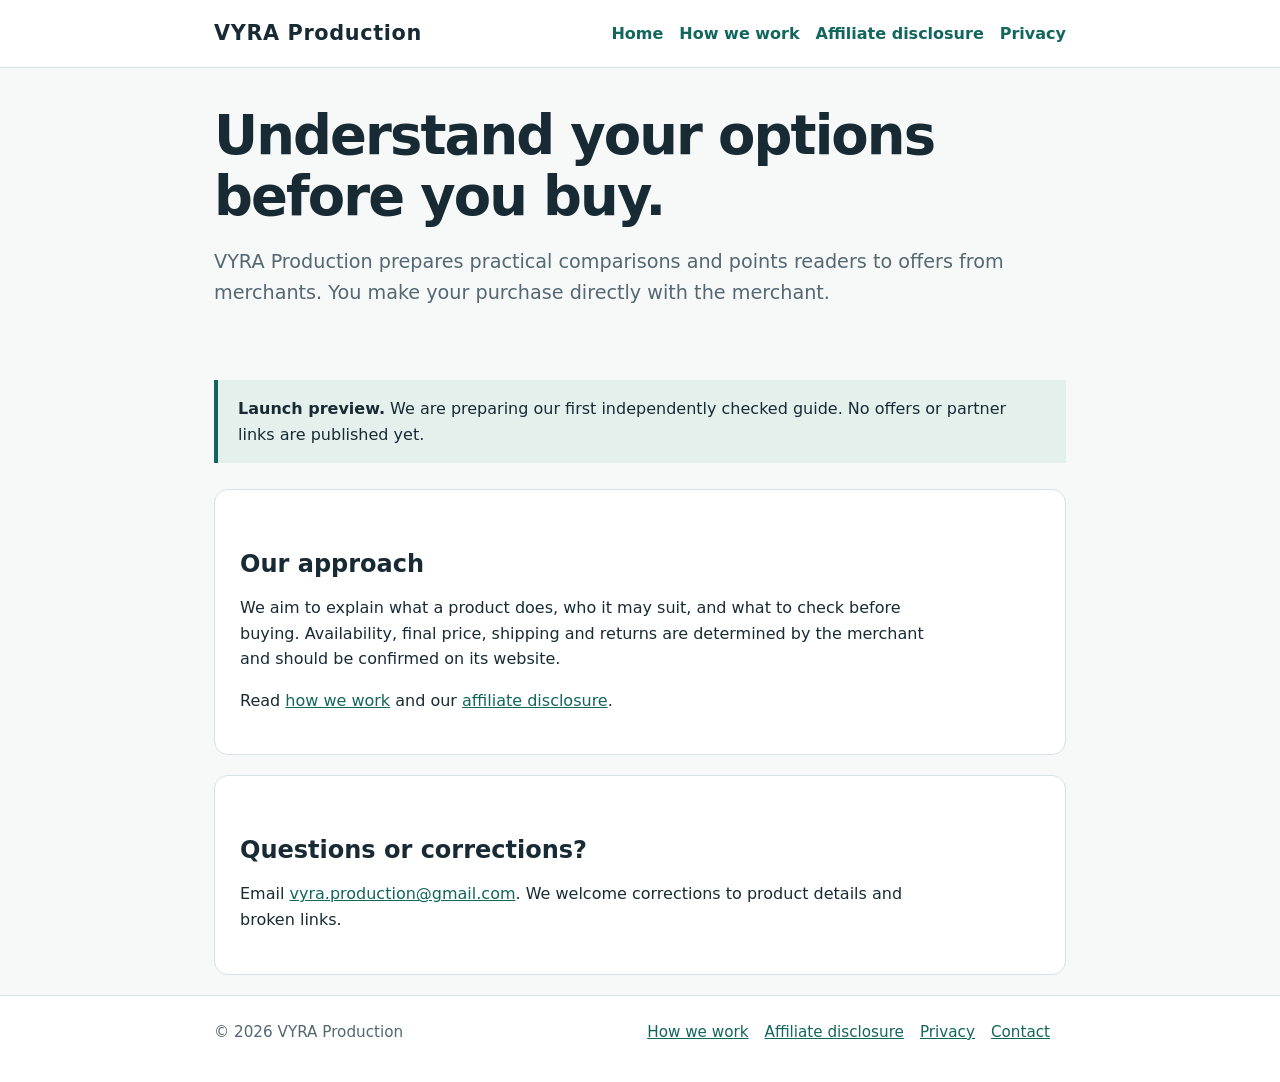
==== docs/index.html @ c7ca3e24 "Add VYRA Production site preview" ====
<!doctype html>
<html lang="en"><head><meta charset="utf-8"><meta name="viewport" content="width=device-width, initial-scale=1"><meta name="robots" content="noindex,nofollow"><title>VYRA Production — Understand your options</title><meta name="description" content="Independent guides for comparing products and finding offers from verified merchants."><link rel="stylesheet" href="style.css"></head>
<body><header class="top"><div class="wrap"><a class="brand" href="./">VYRA Production</a><nav aria-label="Main navigation"><a href="./">Home</a><a href="about.html">How we work</a><a href="disclosure.html">Affiliate disclosure</a><a href="privacy.html">Privacy</a></nav></div></header>
<main class="wrap"><section class="hero"><h1>Understand your options before you buy.</h1><p class="lead">VYRA Production prepares practical comparisons and points readers to offers from merchants. You make your purchase directly with the merchant.</p></section><div class="notice"><strong>Launch preview.</strong> We are preparing our first independently checked guide. No offers or partner links are published yet.</div><section class="card"><h2>Our approach</h2><p>We aim to explain what a product does, who it may suit, and what to check before buying. Availability, final price, shipping and returns are determined by the merchant and should be confirmed on its website.</p><p>Read <a href="about.html">how we work</a> and our <a href="disclosure.html">affiliate disclosure</a>.</p></section><section class="card"><h2>Questions or corrections?</h2><p>Email <a href="mailto:vyra.production@gmail.com">vyra.production@gmail.com</a>. We welcome corrections to product details and broken links.</p></section></main>
<footer><div class="wrap"><span>© 2026 VYRA Production</span><div><a href="about.html">How we work</a><a href="disclosure.html">Affiliate disclosure</a><a href="privacy.html">Privacy</a><a href="mailto:vyra.production@gmail.com">Contact</a></div></div></footer></body></html>
---- docs/style.css ----
:root{color-scheme:light;--ink:#182b35;--muted:#546772;--line:#d8e1e4;--bg:#f6f9f8;--accent:#12665e;--card:#fff}*{box-sizing:border-box}html{font-family:system-ui,-apple-system,Segoe UI,sans-serif;line-height:1.6}body{margin:0;color:var(--ink);background:var(--bg)}a{color:var(--accent)}a:focus-visible{outline:3px solid var(--accent);outline-offset:3px}.wrap{max-width:900px;margin:auto;padding:0 24px}.top{background:var(--card);border-bottom:1px solid var(--line)}.top .wrap{display:flex;align-items:center;justify-content:space-between;gap:18px;padding-top:17px;padding-bottom:17px;flex-wrap:wrap}.brand{font-weight:800;font-size:1.3rem;letter-spacing:.03em;text-decoration:none;color:var(--ink)}nav{display:flex;gap:16px;flex-wrap:wrap}nav a{text-decoration:none;font-weight:600}nav a:hover{text-decoration:underline}main{min-height:68vh;padding:48px 0 70px}.hero{padding:38px 0 26px}h1{font-size:clamp(2rem,5vw,3.4rem);line-height:1.12;margin:0 0 18px;letter-spacing:-.035em}h2{line-height:1.25;margin:34px 0 12px}p{max-width:70ch}.lead{font-size:1.2rem;color:var(--muted)}.notice{background:#e4f0ec;border-left:4px solid var(--accent);padding:16px 20px;margin:26px 0}.card{background:var(--card);border:1px solid var(--line);border-radius:14px;padding:25px;margin:20px 0}.small,footer{color:var(--muted);font-size:.95rem}footer{background:var(--card);border-top:1px solid var(--line);padding:24px 0 38px}footer .wrap{display:flex;justify-content:space-between;gap:16px;flex-wrap:wrap}footer a{margin-right:16px}
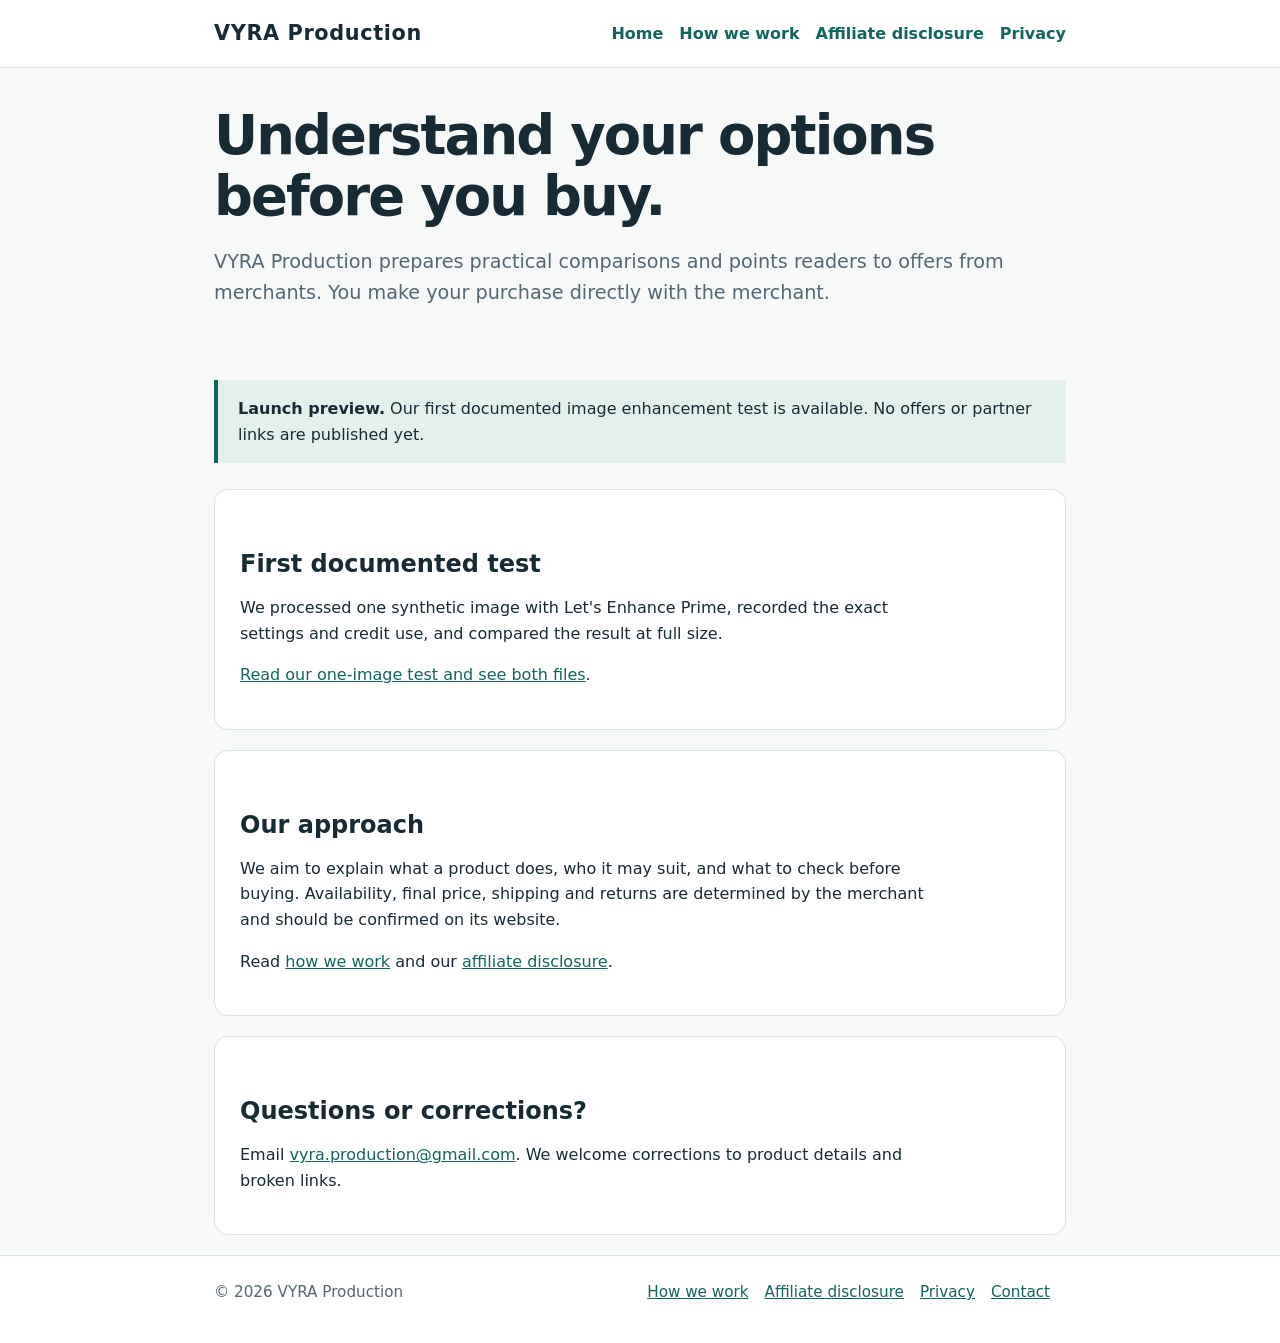
==== commit 5b6d51fc: "Add documented image enhancement test preview" ====
--- a/docs/index.html
+++ b/docs/index.html
@@ -1,5 +1,5 @@
 <!doctype html>
 <html lang="en"><head><meta charset="utf-8"><meta name="viewport" content="width=device-width, initial-scale=1"><meta name="robots" content="noindex,nofollow"><title>VYRA Production — Understand your options</title><meta name="description" content="Independent guides for comparing products and finding offers from verified merchants."><link rel="stylesheet" href="style.css"></head>
-<body><header class="top"><div class="wrap"><a class="brand" href="./">VYRA Production</a><nav aria-label="Main navigation"><a href="./">Home</a><a href="about.html">How we work</a><a href="disclosure.html">Affiliate disclosure</a><a href="privacy.html">Privacy</a></nav></div></header>
-<main class="wrap"><section class="hero"><h1>Understand your options before you buy.</h1><p class="lead">VYRA Production prepares practical comparisons and points readers to offers from merchants. You make your purchase directly with the merchant.</p></section><div class="notice"><strong>Launch preview.</strong> We are preparing our first independently checked guide. No offers or partner links are published yet.</div><section class="card"><h2>Our approach</h2><p>We aim to explain what a product does, who it may suit, and what to check before buying. Availability, final price, shipping and returns are determined by the merchant and should be confirmed on its website.</p><p>Read <a href="about.html">how we work</a> and our <a href="disclosure.html">affiliate disclosure</a>.</p></section><section class="card"><h2>Questions or corrections?</h2><p>Email <a href="mailto:vyra.production@gmail.com">vyra.production@gmail.com</a>. We welcome corrections to product details and broken links.</p></section></main>
+<body><header class="top"><div class="wrap"><a class="brand" href="index.html">VYRA Production</a><nav aria-label="Main navigation"><a href="index.html">Home</a><a href="about.html">How we work</a><a href="disclosure.html">Affiliate disclosure</a><a href="privacy.html">Privacy</a></nav></div></header>
+<main class="wrap"><section class="hero"><h1>Understand your options before you buy.</h1><p class="lead">VYRA Production prepares practical comparisons and points readers to offers from merchants. You make your purchase directly with the merchant.</p></section><div class="notice"><strong>Launch preview.</strong> Our first documented image enhancement test is available. No offers or partner links are published yet.</div><section class="card"><h2>First documented test</h2><p>We processed one synthetic image with Let's Enhance Prime, recorded the exact settings and credit use, and compared the result at full size.</p><p><a href="letsenhance-prime-first-test.html">Read our one-image test and see both files</a>.</p></section><section class="card"><h2>Our approach</h2><p>We aim to explain what a product does, who it may suit, and what to check before buying. Availability, final price, shipping and returns are determined by the merchant and should be confirmed on its website.</p><p>Read <a href="about.html">how we work</a> and our <a href="disclosure.html">affiliate disclosure</a>.</p></section><section class="card"><h2>Questions or corrections?</h2><p>Email <a href="mailto:vyra.production@gmail.com">vyra.production@gmail.com</a>. We welcome corrections to product details and broken links.</p></section></main>
 <footer><div class="wrap"><span>© 2026 VYRA Production</span><div><a href="about.html">How we work</a><a href="disclosure.html">Affiliate disclosure</a><a href="privacy.html">Privacy</a><a href="mailto:vyra.production@gmail.com">Contact</a></div></div></footer></body></html>
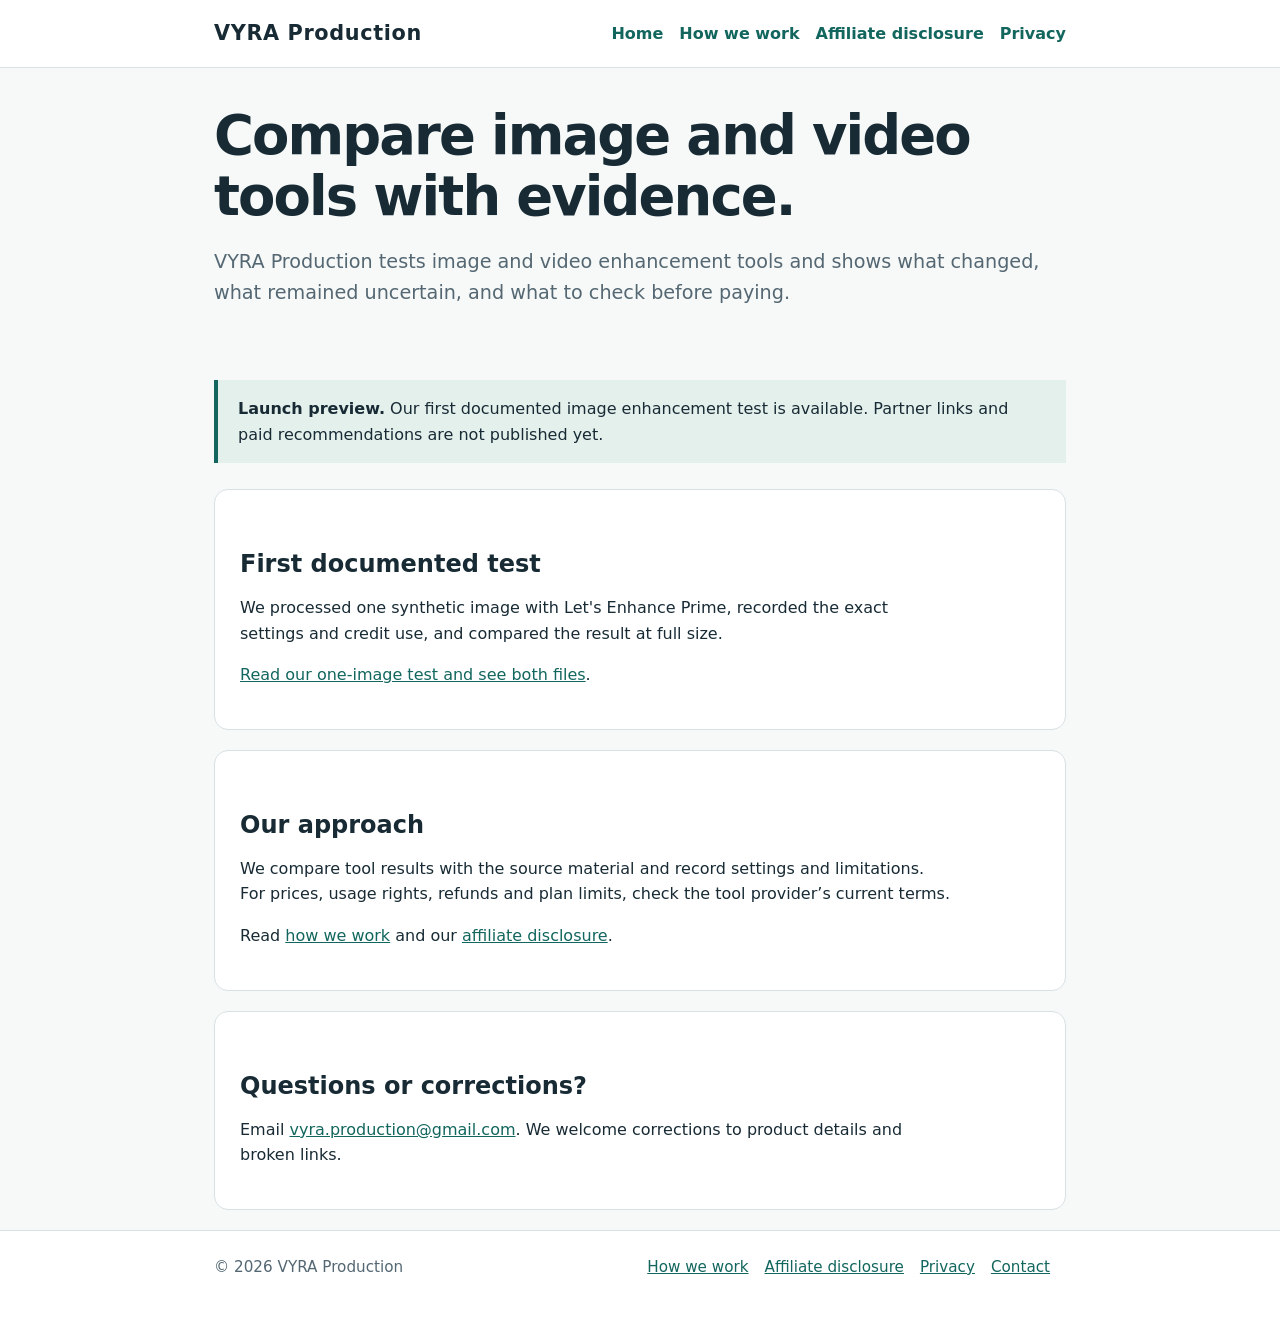
==== commit 8097f706: "Clarify VYRA site focus and Cloudflare privacy notice" ====
--- a/docs/index.html
+++ b/docs/index.html
@@ -1,5 +1,5 @@
 <!doctype html>
-<html lang="en"><head><meta charset="utf-8"><meta name="viewport" content="width=device-width, initial-scale=1"><meta name="robots" content="noindex,nofollow"><title>VYRA Production — Understand your options</title><meta name="description" content="Independent guides for comparing products and finding offers from verified merchants."><link rel="stylesheet" href="style.css"></head>
+<html lang="en"><head><meta charset="utf-8"><meta name="viewport" content="width=device-width, initial-scale=1"><meta name="robots" content="noindex,nofollow"><title>VYRA Production — Image and video enhancement tests</title><meta name="description" content="Documented tests of image and video enhancement tools, with visible samples and clear limitations."><link rel="stylesheet" href="style.css"></head>
 <body><header class="top"><div class="wrap"><a class="brand" href="index.html">VYRA Production</a><nav aria-label="Main navigation"><a href="index.html">Home</a><a href="about.html">How we work</a><a href="disclosure.html">Affiliate disclosure</a><a href="privacy.html">Privacy</a></nav></div></header>
-<main class="wrap"><section class="hero"><h1>Understand your options before you buy.</h1><p class="lead">VYRA Production prepares practical comparisons and points readers to offers from merchants. You make your purchase directly with the merchant.</p></section><div class="notice"><strong>Launch preview.</strong> Our first documented image enhancement test is available. No offers or partner links are published yet.</div><section class="card"><h2>First documented test</h2><p>We processed one synthetic image with Let's Enhance Prime, recorded the exact settings and credit use, and compared the result at full size.</p><p><a href="letsenhance-prime-first-test.html">Read our one-image test and see both files</a>.</p></section><section class="card"><h2>Our approach</h2><p>We aim to explain what a product does, who it may suit, and what to check before buying. Availability, final price, shipping and returns are determined by the merchant and should be confirmed on its website.</p><p>Read <a href="about.html">how we work</a> and our <a href="disclosure.html">affiliate disclosure</a>.</p></section><section class="card"><h2>Questions or corrections?</h2><p>Email <a href="mailto:vyra.production@gmail.com">vyra.production@gmail.com</a>. We welcome corrections to product details and broken links.</p></section></main>
+<main class="wrap"><section class="hero"><h1>Compare image and video tools with evidence.</h1><p class="lead">VYRA Production tests image and video enhancement tools and shows what changed, what remained uncertain, and what to check before paying.</p></section><div class="notice"><strong>Launch preview.</strong> Our first documented image enhancement test is available. Partner links and paid recommendations are not published yet.</div><section class="card"><h2>First documented test</h2><p>We processed one synthetic image with Let's Enhance Prime, recorded the exact settings and credit use, and compared the result at full size.</p><p><a href="letsenhance-prime-first-test.html">Read our one-image test and see both files</a>.</p></section><section class="card"><h2>Our approach</h2><p>We compare tool results with the source material and record settings and limitations. For prices, usage rights, refunds and plan limits, check the tool provider’s current terms.</p><p>Read <a href="about.html">how we work</a> and our <a href="disclosure.html">affiliate disclosure</a>.</p></section><section class="card"><h2>Questions or corrections?</h2><p>Email <a href="mailto:vyra.production@gmail.com">vyra.production@gmail.com</a>. We welcome corrections to product details and broken links.</p></section></main>
 <footer><div class="wrap"><span>© 2026 VYRA Production</span><div><a href="about.html">How we work</a><a href="disclosure.html">Affiliate disclosure</a><a href="privacy.html">Privacy</a><a href="mailto:vyra.production@gmail.com">Contact</a></div></div></footer></body></html>
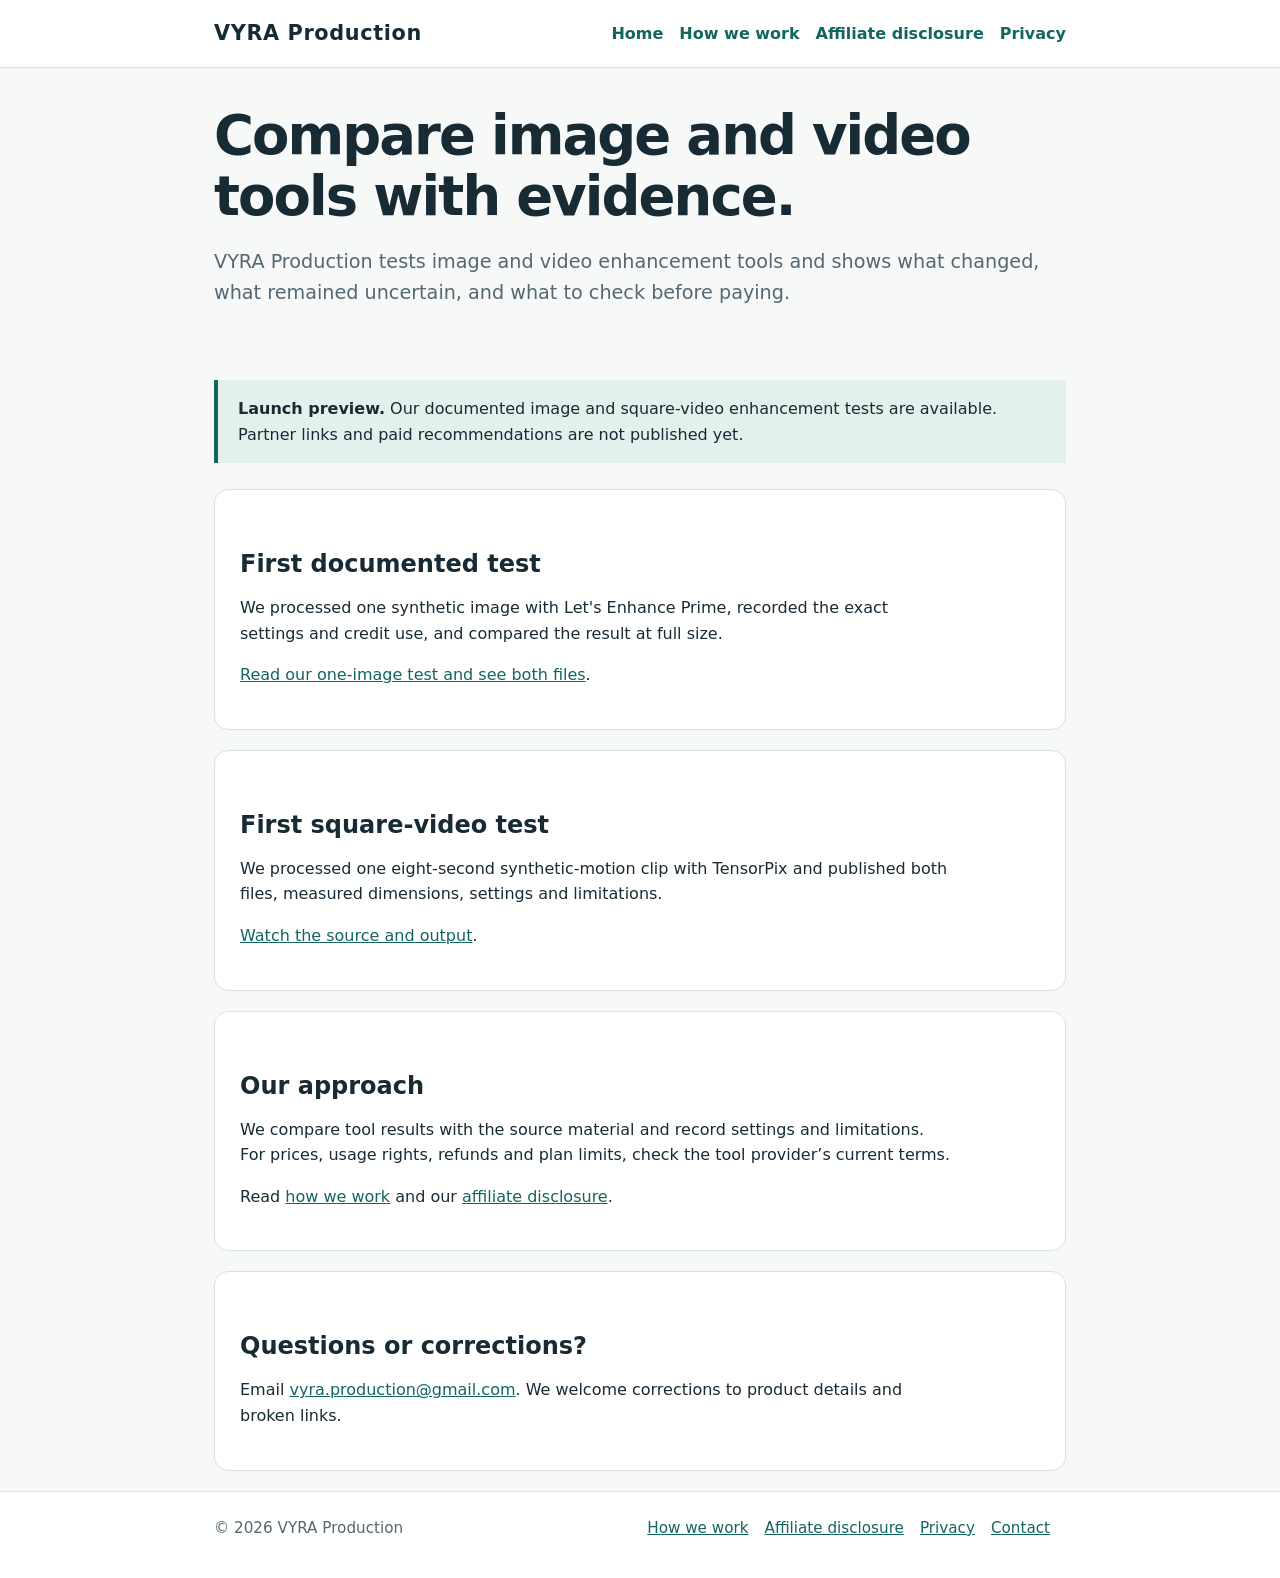
==== commit c8b55c76: "Document controlled TensorPix square video test" ====
--- a/docs/index.html
+++ b/docs/index.html
@@ -1,5 +1,5 @@
 <!doctype html>
-<html lang="en"><head><meta charset="utf-8"><meta name="viewport" content="width=device-width, initial-scale=1"><meta name="robots" content="noindex,nofollow"><title>VYRA Production — Image and video enhancement tests</title><meta name="description" content="Documented tests of image and video enhancement tools, with visible samples and clear limitations."><link rel="stylesheet" href="style.css"></head>
+<html lang="en"><head><meta charset="utf-8"><meta name="viewport" content="width=device-width, initial-scale=1"><meta name="robots" content="index,follow"><title>VYRA Production — Image and video enhancement tests</title><meta name="description" content="Documented tests of image and video enhancement tools, with visible samples and clear limitations."><link rel="stylesheet" href="style.css"></head>
 <body><header class="top"><div class="wrap"><a class="brand" href="index.html">VYRA Production</a><nav aria-label="Main navigation"><a href="index.html">Home</a><a href="about.html">How we work</a><a href="disclosure.html">Affiliate disclosure</a><a href="privacy.html">Privacy</a></nav></div></header>
-<main class="wrap"><section class="hero"><h1>Compare image and video tools with evidence.</h1><p class="lead">VYRA Production tests image and video enhancement tools and shows what changed, what remained uncertain, and what to check before paying.</p></section><div class="notice"><strong>Launch preview.</strong> Our first documented image enhancement test is available. Partner links and paid recommendations are not published yet.</div><section class="card"><h2>First documented test</h2><p>We processed one synthetic image with Let's Enhance Prime, recorded the exact settings and credit use, and compared the result at full size.</p><p><a href="letsenhance-prime-first-test.html">Read our one-image test and see both files</a>.</p></section><section class="card"><h2>Our approach</h2><p>We compare tool results with the source material and record settings and limitations. For prices, usage rights, refunds and plan limits, check the tool provider’s current terms.</p><p>Read <a href="about.html">how we work</a> and our <a href="disclosure.html">affiliate disclosure</a>.</p></section><section class="card"><h2>Questions or corrections?</h2><p>Email <a href="mailto:vyra.production@gmail.com">vyra.production@gmail.com</a>. We welcome corrections to product details and broken links.</p></section></main>
+<main class="wrap"><section class="hero"><h1>Compare image and video tools with evidence.</h1><p class="lead">VYRA Production tests image and video enhancement tools and shows what changed, what remained uncertain, and what to check before paying.</p></section><div class="notice"><strong>Launch preview.</strong> Our documented image and square-video enhancement tests are available. Partner links and paid recommendations are not published yet.</div><section class="card"><h2>First documented test</h2><p>We processed one synthetic image with Let's Enhance Prime, recorded the exact settings and credit use, and compared the result at full size.</p><p><a href="letsenhance-prime-first-test.html">Read our one-image test and see both files</a>.</p></section><section class="card"><h2>First square-video test</h2><p>We processed one eight-second synthetic-motion clip with TensorPix and published both files, measured dimensions, settings and limitations.</p><p><a href="tensorpix-square-video-first-test.html">Watch the source and output</a>.</p></section><section class="card"><h2>Our approach</h2><p>We compare tool results with the source material and record settings and limitations. For prices, usage rights, refunds and plan limits, check the tool provider’s current terms.</p><p>Read <a href="about.html">how we work</a> and our <a href="disclosure.html">affiliate disclosure</a>.</p></section><section class="card"><h2>Questions or corrections?</h2><p>Email <a href="mailto:vyra.production@gmail.com">vyra.production@gmail.com</a>. We welcome corrections to product details and broken links.</p></section></main>
 <footer><div class="wrap"><span>© 2026 VYRA Production</span><div><a href="about.html">How we work</a><a href="disclosure.html">Affiliate disclosure</a><a href="privacy.html">Privacy</a><a href="mailto:vyra.production@gmail.com">Contact</a></div></div></footer></body></html>
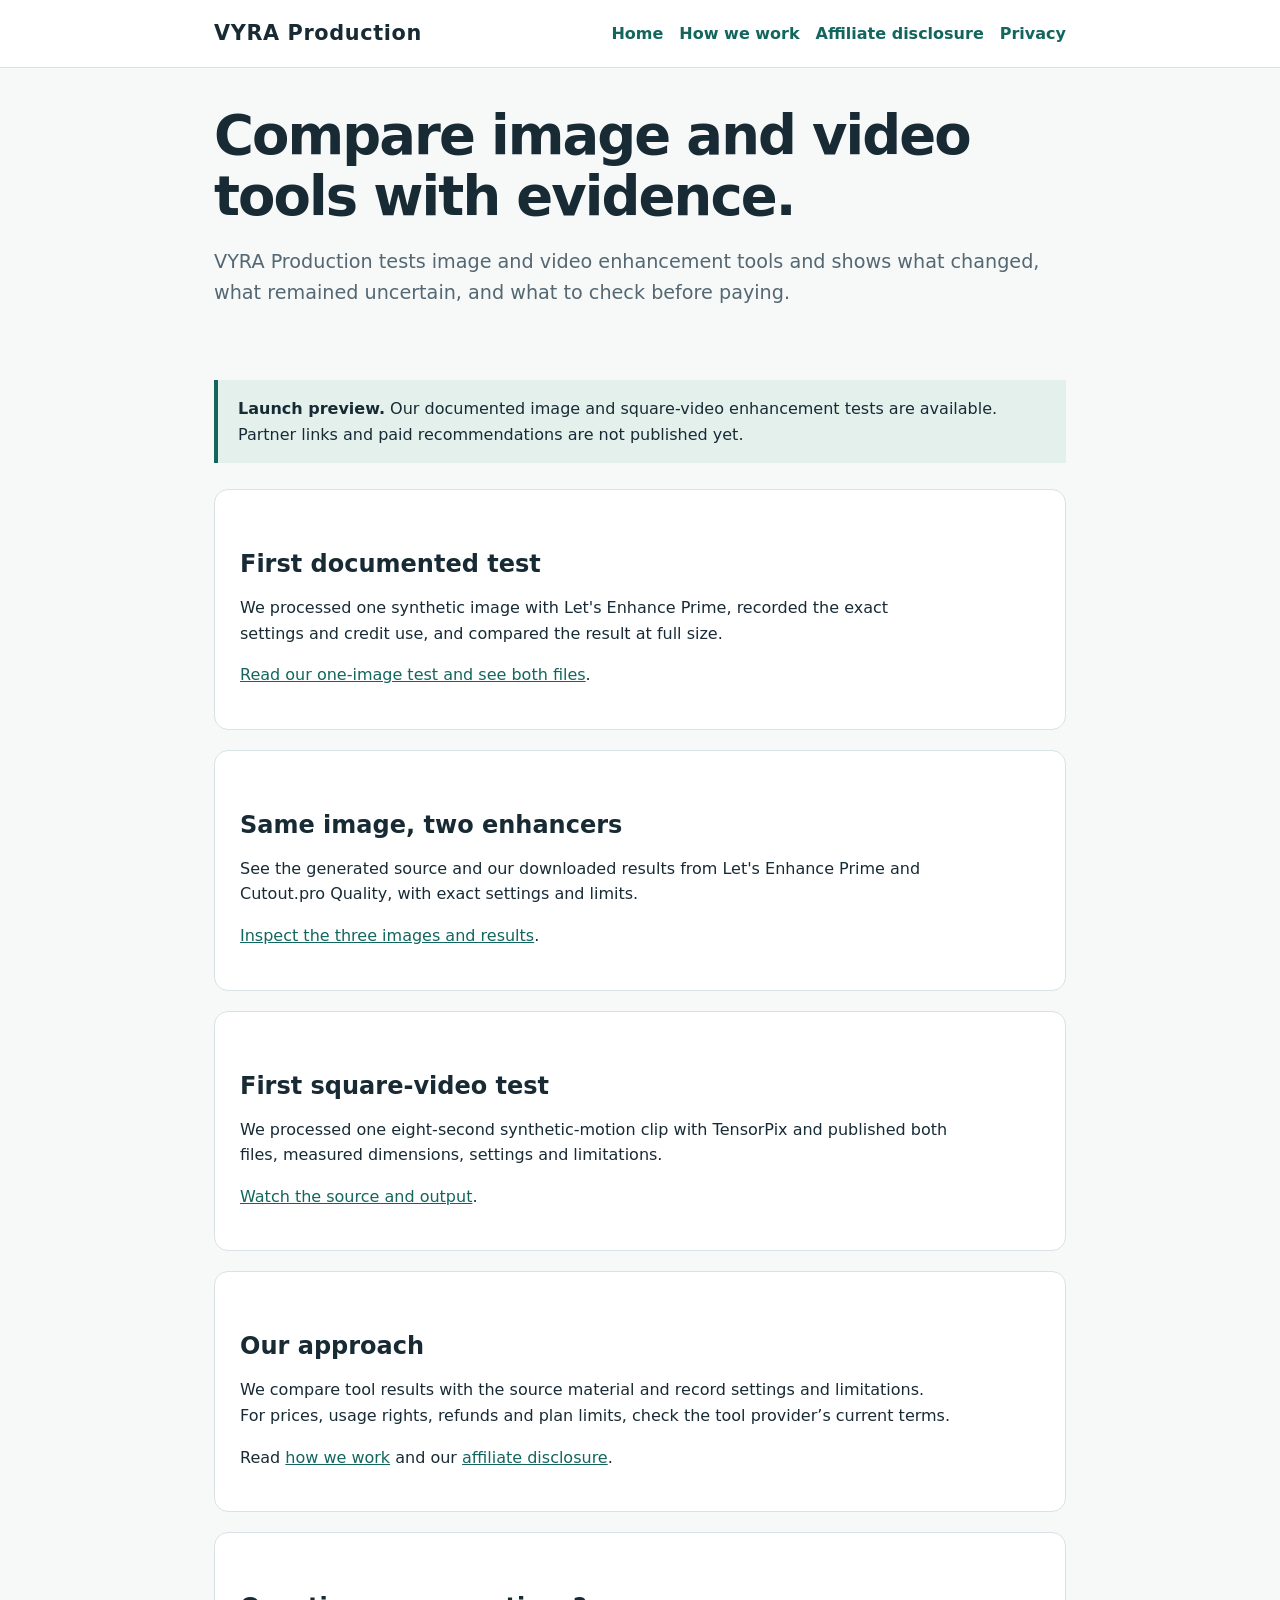
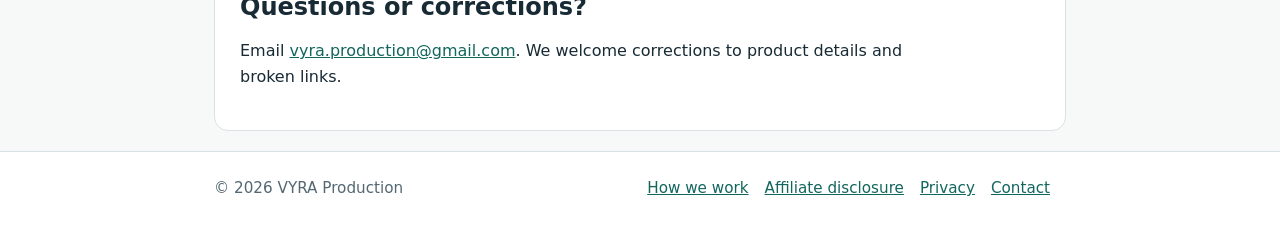
==== commit 72c1b5f6: "Compare two image enhancers on one sample" ====
--- a/docs/index.html
+++ b/docs/index.html
@@ -1,5 +1,5 @@
 <!doctype html>
 <html lang="en"><head><meta charset="utf-8"><meta name="viewport" content="width=device-width, initial-scale=1"><meta name="robots" content="index,follow"><title>VYRA Production — Image and video enhancement tests</title><meta name="description" content="Documented tests of image and video enhancement tools, with visible samples and clear limitations."><link rel="stylesheet" href="style.css"></head>
 <body><header class="top"><div class="wrap"><a class="brand" href="index.html">VYRA Production</a><nav aria-label="Main navigation"><a href="index.html">Home</a><a href="about.html">How we work</a><a href="disclosure.html">Affiliate disclosure</a><a href="privacy.html">Privacy</a></nav></div></header>
-<main class="wrap"><section class="hero"><h1>Compare image and video tools with evidence.</h1><p class="lead">VYRA Production tests image and video enhancement tools and shows what changed, what remained uncertain, and what to check before paying.</p></section><div class="notice"><strong>Launch preview.</strong> Our documented image and square-video enhancement tests are available. Partner links and paid recommendations are not published yet.</div><section class="card"><h2>First documented test</h2><p>We processed one synthetic image with Let's Enhance Prime, recorded the exact settings and credit use, and compared the result at full size.</p><p><a href="letsenhance-prime-first-test.html">Read our one-image test and see both files</a>.</p></section><section class="card"><h2>First square-video test</h2><p>We processed one eight-second synthetic-motion clip with TensorPix and published both files, measured dimensions, settings and limitations.</p><p><a href="tensorpix-square-video-first-test.html">Watch the source and output</a>.</p></section><section class="card"><h2>Our approach</h2><p>We compare tool results with the source material and record settings and limitations. For prices, usage rights, refunds and plan limits, check the tool provider’s current terms.</p><p>Read <a href="about.html">how we work</a> and our <a href="disclosure.html">affiliate disclosure</a>.</p></section><section class="card"><h2>Questions or corrections?</h2><p>Email <a href="mailto:vyra.production@gmail.com">vyra.production@gmail.com</a>. We welcome corrections to product details and broken links.</p></section></main>
+<main class="wrap"><section class="hero"><h1>Compare image and video tools with evidence.</h1><p class="lead">VYRA Production tests image and video enhancement tools and shows what changed, what remained uncertain, and what to check before paying.</p></section><div class="notice"><strong>Launch preview.</strong> Our documented image and square-video enhancement tests are available. Partner links and paid recommendations are not published yet.</div><section class="card"><h2>First documented test</h2><p>We processed one synthetic image with Let's Enhance Prime, recorded the exact settings and credit use, and compared the result at full size.</p><p><a href="letsenhance-prime-first-test.html">Read our one-image test and see both files</a>.</p></section><section class="card"><h2>Same image, two enhancers</h2><p>See the generated source and our downloaded results from Let's Enhance Prime and Cutout.pro Quality, with exact settings and limits.</p><p><a href="one-pouch-two-image-enhancers.html">Inspect the three images and results</a>.</p></section><section class="card"><h2>First square-video test</h2><p>We processed one eight-second synthetic-motion clip with TensorPix and published both files, measured dimensions, settings and limitations.</p><p><a href="tensorpix-square-video-first-test.html">Watch the source and output</a>.</p></section><section class="card"><h2>Our approach</h2><p>We compare tool results with the source material and record settings and limitations. For prices, usage rights, refunds and plan limits, check the tool provider’s current terms.</p><p>Read <a href="about.html">how we work</a> and our <a href="disclosure.html">affiliate disclosure</a>.</p></section><section class="card"><h2>Questions or corrections?</h2><p>Email <a href="mailto:vyra.production@gmail.com">vyra.production@gmail.com</a>. We welcome corrections to product details and broken links.</p></section></main>
 <footer><div class="wrap"><span>© 2026 VYRA Production</span><div><a href="about.html">How we work</a><a href="disclosure.html">Affiliate disclosure</a><a href="privacy.html">Privacy</a><a href="mailto:vyra.production@gmail.com">Contact</a></div></div></footer></body></html>
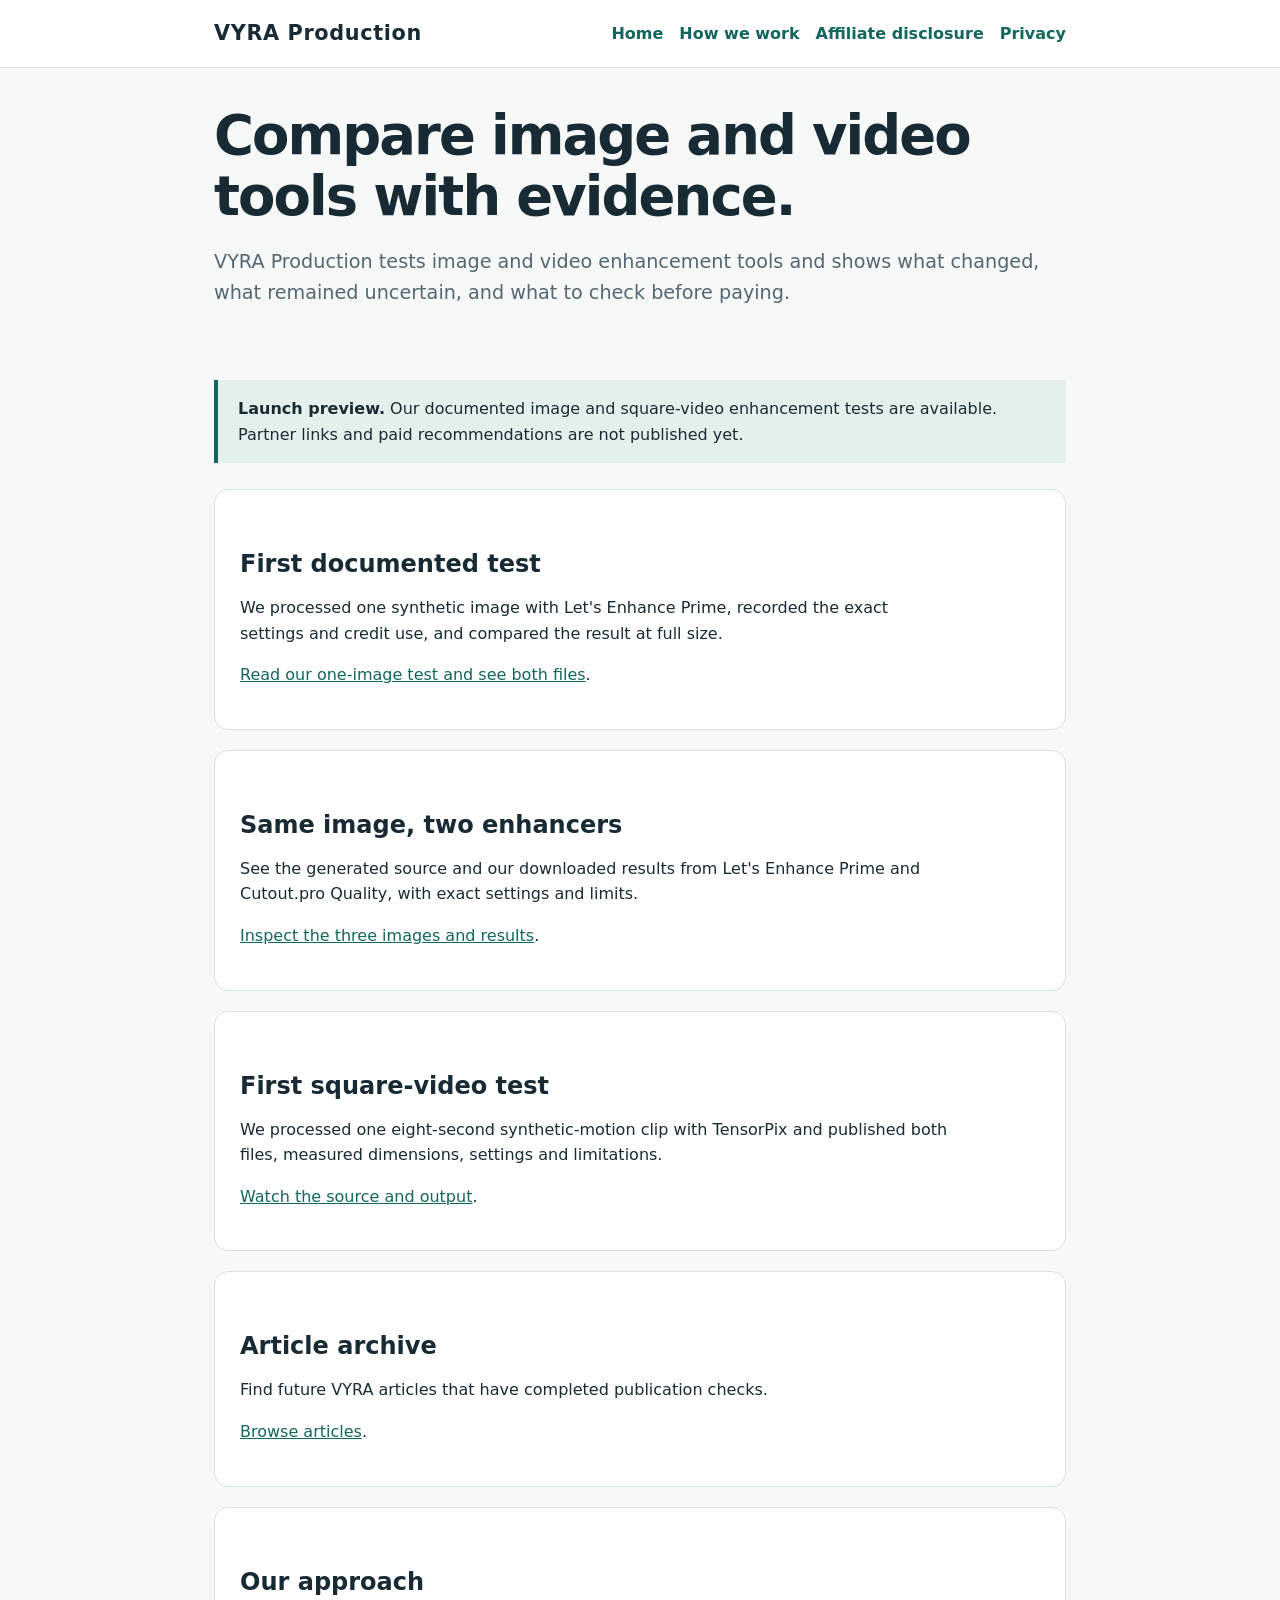
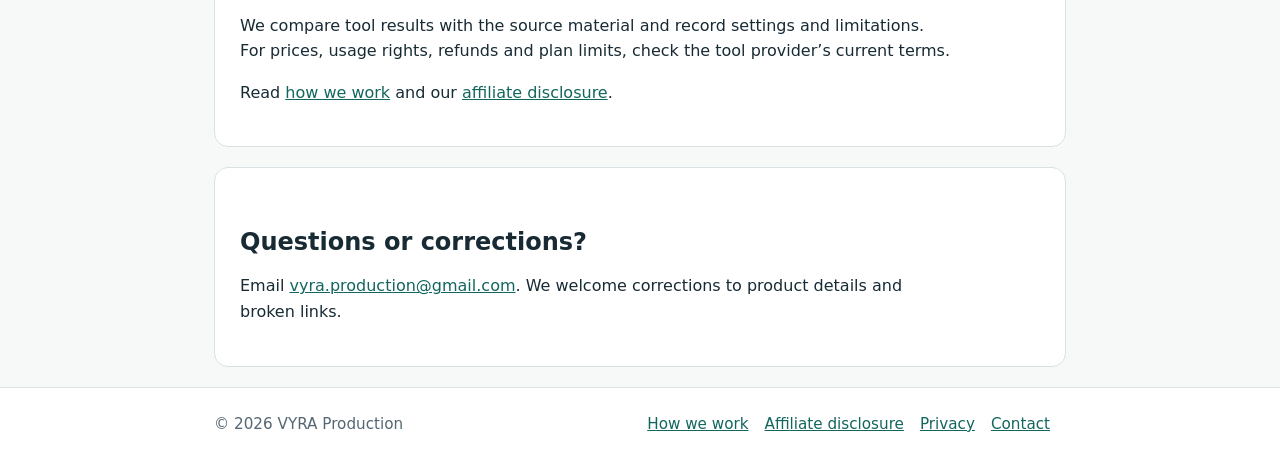
==== commit cce0e4bf: "Add discoverable VYRA article archive" ====
--- a/docs/index.html
+++ b/docs/index.html
@@ -1,5 +1,5 @@
 <!doctype html>
 <html lang="en"><head><meta charset="utf-8"><meta name="viewport" content="width=device-width, initial-scale=1"><meta name="robots" content="index,follow"><title>VYRA Production — Image and video enhancement tests</title><meta name="description" content="Documented tests of image and video enhancement tools, with visible samples and clear limitations."><link rel="stylesheet" href="style.css"></head>
 <body><header class="top"><div class="wrap"><a class="brand" href="index.html">VYRA Production</a><nav aria-label="Main navigation"><a href="index.html">Home</a><a href="about.html">How we work</a><a href="disclosure.html">Affiliate disclosure</a><a href="privacy.html">Privacy</a></nav></div></header>
-<main class="wrap"><section class="hero"><h1>Compare image and video tools with evidence.</h1><p class="lead">VYRA Production tests image and video enhancement tools and shows what changed, what remained uncertain, and what to check before paying.</p></section><div class="notice"><strong>Launch preview.</strong> Our documented image and square-video enhancement tests are available. Partner links and paid recommendations are not published yet.</div><section class="card"><h2>First documented test</h2><p>We processed one synthetic image with Let's Enhance Prime, recorded the exact settings and credit use, and compared the result at full size.</p><p><a href="letsenhance-prime-first-test.html">Read our one-image test and see both files</a>.</p></section><section class="card"><h2>Same image, two enhancers</h2><p>See the generated source and our downloaded results from Let's Enhance Prime and Cutout.pro Quality, with exact settings and limits.</p><p><a href="one-pouch-two-image-enhancers.html">Inspect the three images and results</a>.</p></section><section class="card"><h2>First square-video test</h2><p>We processed one eight-second synthetic-motion clip with TensorPix and published both files, measured dimensions, settings and limitations.</p><p><a href="tensorpix-square-video-first-test.html">Watch the source and output</a>.</p></section><section class="card"><h2>Our approach</h2><p>We compare tool results with the source material and record settings and limitations. For prices, usage rights, refunds and plan limits, check the tool provider’s current terms.</p><p>Read <a href="about.html">how we work</a> and our <a href="disclosure.html">affiliate disclosure</a>.</p></section><section class="card"><h2>Questions or corrections?</h2><p>Email <a href="mailto:vyra.production@gmail.com">vyra.production@gmail.com</a>. We welcome corrections to product details and broken links.</p></section></main>
+<main class="wrap"><section class="hero"><h1>Compare image and video tools with evidence.</h1><p class="lead">VYRA Production tests image and video enhancement tools and shows what changed, what remained uncertain, and what to check before paying.</p></section><div class="notice"><strong>Launch preview.</strong> Our documented image and square-video enhancement tests are available. Partner links and paid recommendations are not published yet.</div><section class="card"><h2>First documented test</h2><p>We processed one synthetic image with Let's Enhance Prime, recorded the exact settings and credit use, and compared the result at full size.</p><p><a href="letsenhance-prime-first-test.html">Read our one-image test and see both files</a>.</p></section><section class="card"><h2>Same image, two enhancers</h2><p>See the generated source and our downloaded results from Let's Enhance Prime and Cutout.pro Quality, with exact settings and limits.</p><p><a href="one-pouch-two-image-enhancers.html">Inspect the three images and results</a>.</p></section><section class="card"><h2>First square-video test</h2><p>We processed one eight-second synthetic-motion clip with TensorPix and published both files, measured dimensions, settings and limitations.</p><p><a href="tensorpix-square-video-first-test.html">Watch the source and output</a>.</p></section><section class="card"><h2>Article archive</h2><p>Find future VYRA articles that have completed publication checks.</p><p><a href="articles/">Browse articles</a>.</p></section><section class="card"><h2>Our approach</h2><p>We compare tool results with the source material and record settings and limitations. For prices, usage rights, refunds and plan limits, check the tool provider’s current terms.</p><p>Read <a href="about.html">how we work</a> and our <a href="disclosure.html">affiliate disclosure</a>.</p></section><section class="card"><h2>Questions or corrections?</h2><p>Email <a href="mailto:vyra.production@gmail.com">vyra.production@gmail.com</a>. We welcome corrections to product details and broken links.</p></section></main>
 <footer><div class="wrap"><span>© 2026 VYRA Production</span><div><a href="about.html">How we work</a><a href="disclosure.html">Affiliate disclosure</a><a href="privacy.html">Privacy</a><a href="mailto:vyra.production@gmail.com">Contact</a></div></div></footer></body></html>
